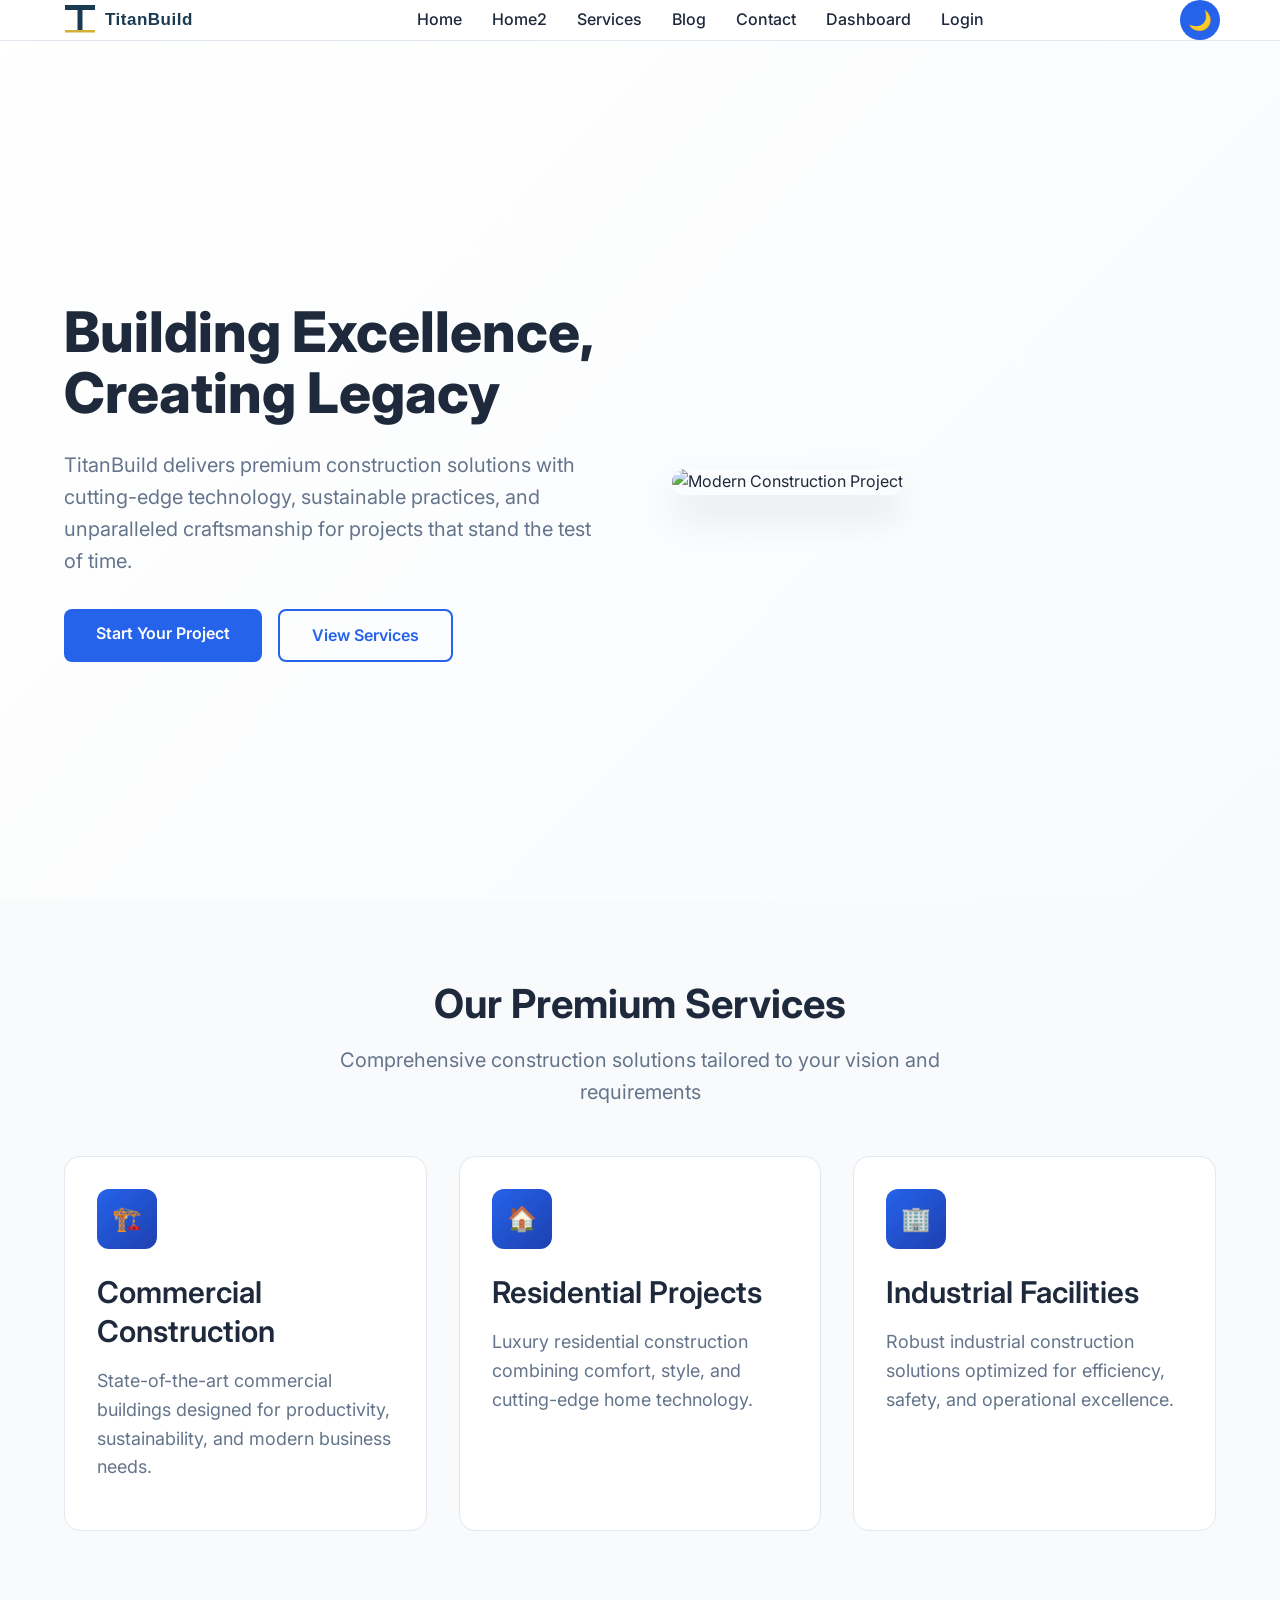
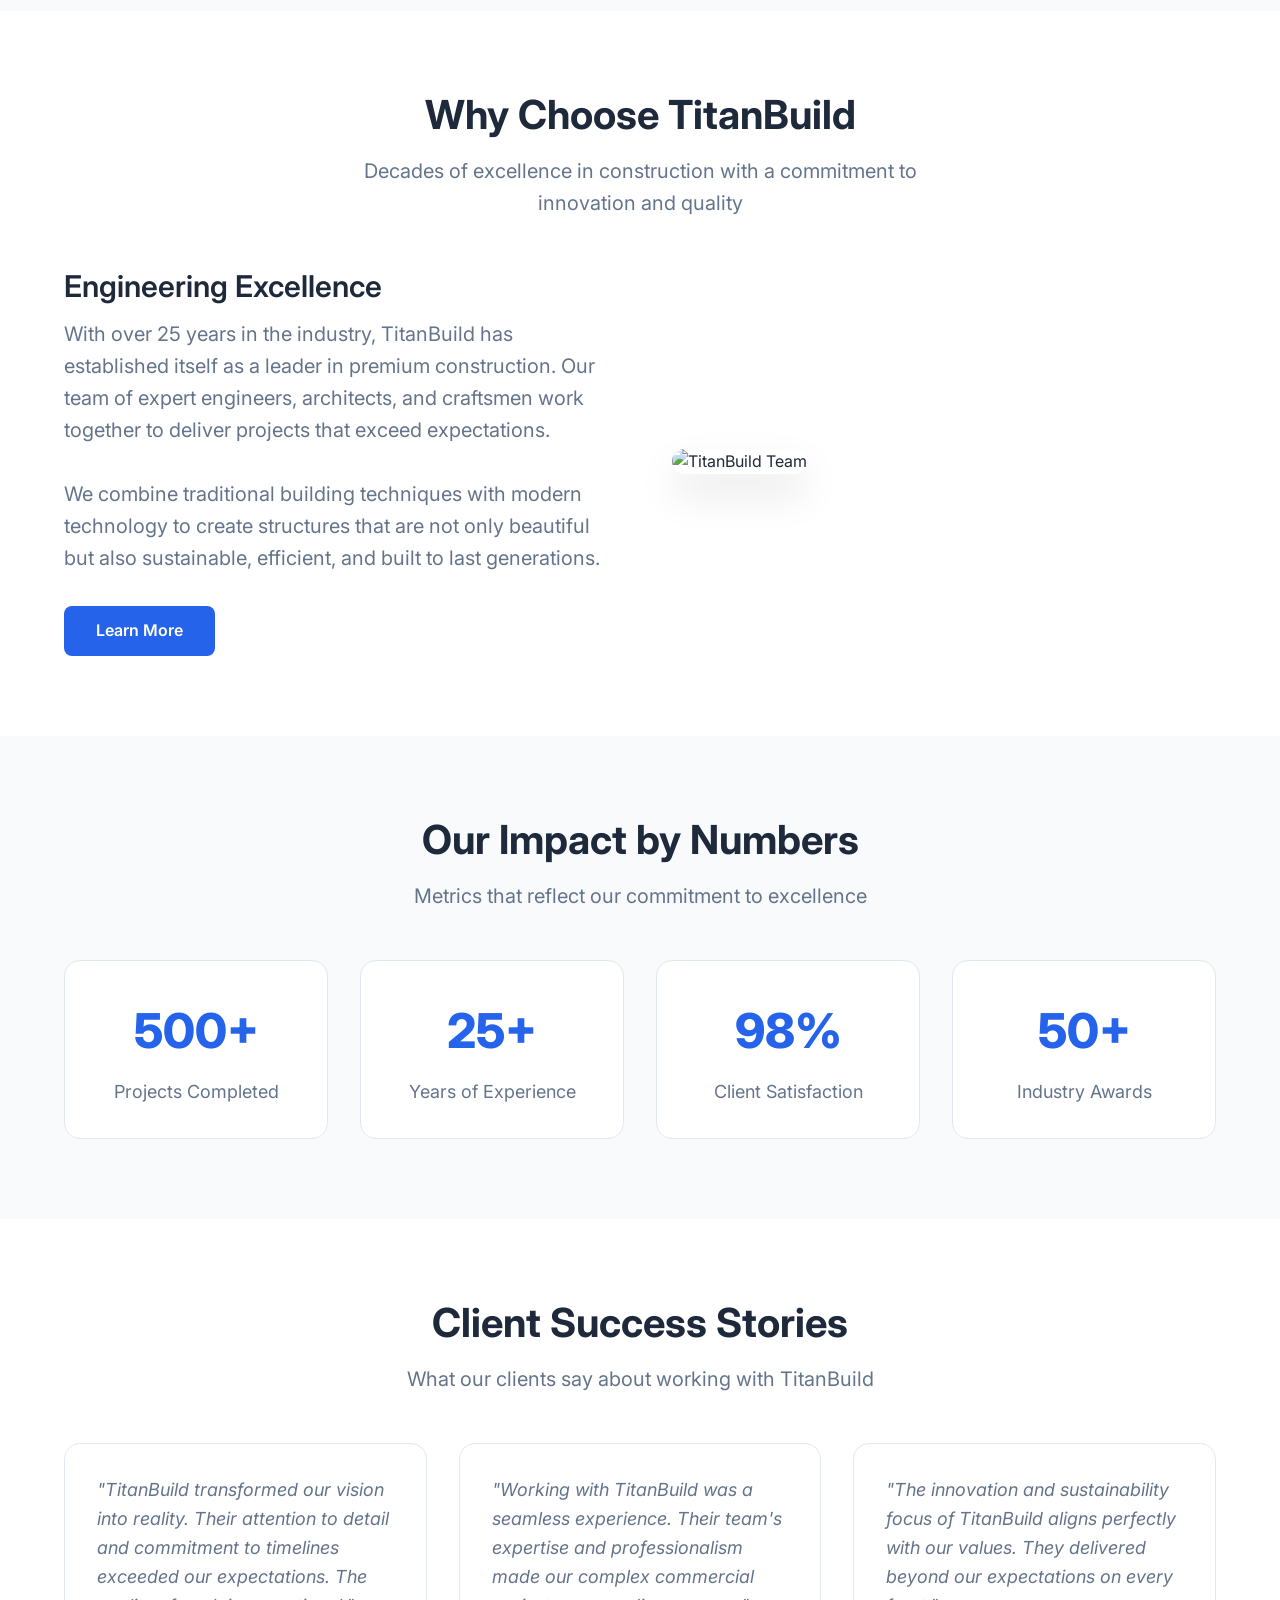
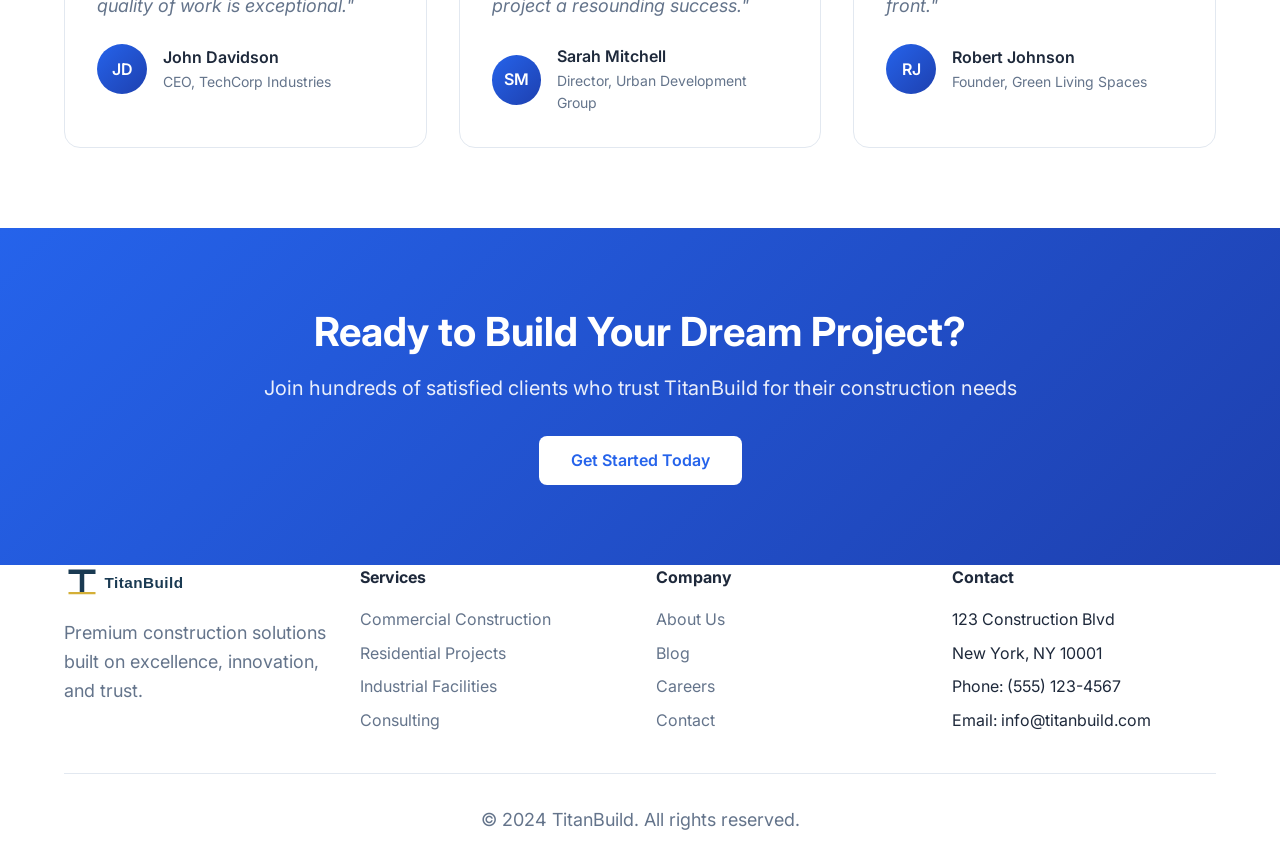
==== index.html @ b82d95dc "first commit" ====
<!DOCTYPE html>
<html lang="en">
<head>
    <meta charset="UTF-8">
    <meta name="viewport" content="width=device-width, initial-scale=1.0">
    <title>TitanBuild - Premium Construction Solutions</title>
    <meta name="description" content="TitanBuild - Leading construction company providing premium building solutions, commercial projects, and architectural excellence.">
    <link rel="stylesheet" href="assets/css/main.css">
    <link rel="preconnect" href="https://fonts.googleapis.com">
    <link rel="preconnect" href="https://fonts.gstatic.com" crossorigin>
    <link href="https://fonts.googleapis.com/css2?family=Inter:wght@400;500;600;700;800&display=swap" rel="stylesheet">
    <link rel="icon" type="image/svg+xml" href="assets/images/favicon.svg">
</head>
<body>
    <!-- NAVBAR -->
    <nav class="navbar">
        <div class="nav-container">
            <a href="index.html" class="logo">
                <img src="assets/images/logo.svg" alt="TitanBuild Logo">
            </a>
            <ul class="nav-links">
                <li><a href="index.html">Home</a></li>
                <li><a href="home2.html">Home2</a></li>
                <li><a href="services.html">Services</a></li>
                <li><a href="blog.html">Blog</a></li>
                <li><a href="contact.html">Contact</a></li>
                <li><a href="dashboard.html">Dashboard</a></li>
                <li><a href="login.html">Login</a></li>
                <li class="mobile-theme-toggle">
                    <button class="theme-toggle">🌙 Dark Mode</button>
                </li>
            </ul>
            <div class="nav-actions">
                <button class="theme-toggle">🌙</button>
            </div>
            <div class="hamburger">
                <span></span>
                <span></span>
                <span></span>
            </div>
        </div>
    </nav>

    <!-- MOBILE MENU -->
    <div class="mobile-menu">
        <button class="mobile-menu-close">✕</button>
        <ul class="mobile-nav-links">
            <li><a href="index.html">Home</a></li>
            <li><a href="home2.html">Home2</a></li>
            <li><a href="services.html">Services</a></li>
            <li><a href="blog.html">Blog</a></li>
            <li><a href="contact.html">Contact</a></li>
            <li><a href="dashboard.html">Dashboard</a></li>
            <li><a href="login.html">Login</a></li>
        </ul>
    </div>

    <!-- HERO SECTION -->
    <section class="hero">
        <div class="container">
            <div class="hero-content">
                <div class="hero-text">
                    <h1>Building Excellence, Creating Legacy</h1>
                    <p>TitanBuild delivers premium construction solutions with cutting-edge technology, sustainable practices, and unparalleled craftsmanship for projects that stand the test of time.</p>
                    <div class="hero-buttons">
                        <a href="contact.html" class="btn btn-primary">Start Your Project</a>
                        <a href="services.html" class="btn btn-secondary">View Services</a>
                    </div>
                </div>
                <div class="hero-image">
                    <img src="assets/images/hero-construction.jpg" alt="Modern Construction Project">
                </div>
            </div>
        </div>
    </section>

    <!-- SERVICES SECTION -->
    <section class="section section-alt">
        <div class="container">
            <div class="section-header">
                <h2>Our Premium Services</h2>
                <p>Comprehensive construction solutions tailored to your vision and requirements</p>
            </div>
            <div class="card-grid">
                <div class="card">
                    <div class="card-icon">🏗️</div>
                    <h3>Commercial Construction</h3>
                    <p>State-of-the-art commercial buildings designed for productivity, sustainability, and modern business needs.</p>
                </div>
                <div class="card">
                    <div class="card-icon">🏠</div>
                    <h3>Residential Projects</h3>
                    <p>Luxury residential construction combining comfort, style, and cutting-edge home technology.</p>
                </div>
                <div class="card">
                    <div class="card-icon">🏢</div>
                    <h3>Industrial Facilities</h3>
                    <p>Robust industrial construction solutions optimized for efficiency, safety, and operational excellence.</p>
                </div>
            </div>
        </div>
    </section>

    <!-- ABOUT SECTION -->
    <section class="section">
        <div class="container">
            <div class="section-header">
                <h2>Why Choose TitanBuild</h2>
                <p>Decades of excellence in construction with a commitment to innovation and quality</p>
            </div>
            <div class="hero-content">
                <div class="hero-text">
                    <h3>Engineering Excellence</h3>
                    <p>With over 25 years in the industry, TitanBuild has established itself as a leader in premium construction. Our team of expert engineers, architects, and craftsmen work together to deliver projects that exceed expectations.</p>
                    <p>We combine traditional building techniques with modern technology to create structures that are not only beautiful but also sustainable, efficient, and built to last generations.</p>
                    <div class="hero-buttons">
                        <a href="contact.html" class="btn btn-primary">Learn More</a>
                    </div>
                </div>
                <div class="hero-image">
                    <img src="assets/images/about-team.jpg" alt="TitanBuild Team">
                </div>
            </div>
        </div>
    </section>

    <!-- STATS SECTION -->
    <section class="section section-alt">
        <div class="container">
            <div class="section-header">
                <h2>Our Impact by Numbers</h2>
                <p>Metrics that reflect our commitment to excellence</p>
            </div>
            <div class="stats-grid">
                <div class="stat-card">
                    <div class="stat-number">500+</div>
                    <div class="stat-label">Projects Completed</div>
                </div>
                <div class="stat-card">
                    <div class="stat-number">25+</div>
                    <div class="stat-label">Years of Experience</div>
                </div>
                <div class="stat-card">
                    <div class="stat-number">98%</div>
                    <div class="stat-label">Client Satisfaction</div>
                </div>
                <div class="stat-card">
                    <div class="stat-number">50+</div>
                    <div class="stat-label">Industry Awards</div>
                </div>
            </div>
        </div>
    </section>

    <!-- TESTIMONIALS SECTION -->
    <section class="section">
        <div class="container">
            <div class="section-header">
                <h2>Client Success Stories</h2>
                <p>What our clients say about working with TitanBuild</p>
            </div>
            <div class="card-grid">
                <div class="testimonial-card">
                    <div class="testimonial-text">
                        "TitanBuild transformed our vision into reality. Their attention to detail and commitment to timelines exceeded our expectations. The quality of work is exceptional."
                    </div>
                    <div class="testimonial-author">
                        <div class="testimonial-avatar">JD</div>
                        <div>
                            <div class="testimonial-name">John Davidson</div>
                            <div class="testimonial-role">CEO, TechCorp Industries</div>
                        </div>
                    </div>
                </div>
                <div class="testimonial-card">
                    <div class="testimonial-text">
                        "Working with TitanBuild was a seamless experience. Their team's expertise and professionalism made our complex commercial project a resounding success."
                    </div>
                    <div class="testimonial-author">
                        <div class="testimonial-avatar">SM</div>
                        <div>
                            <div class="testimonial-name">Sarah Mitchell</div>
                            <div class="testimonial-role">Director, Urban Development Group</div>
                        </div>
                    </div>
                </div>
                <div class="testimonial-card">
                    <div class="testimonial-text">
                        "The innovation and sustainability focus of TitanBuild aligns perfectly with our values. They delivered beyond our expectations on every front."
                    </div>
                    <div class="testimonial-author">
                        <div class="testimonial-avatar">RJ</div>
                        <div>
                            <div class="testimonial-name">Robert Johnson</div>
                            <div class="testimonial-role">Founder, Green Living Spaces</div>
                        </div>
                    </div>
                </div>
            </div>
        </div>
    </section>

    <!-- CTA SECTION -->
    <section class="cta">
        <div class="container">
            <h2>Ready to Build Your Dream Project?</h2>
            <p>Join hundreds of satisfied clients who trust TitanBuild for their construction needs</p>
            <a href="contact.html" class="btn btn-accent">Get Started Today</a>
        </div>
    </section>

    <!-- FOOTER -->
    <footer class="footer">
        <div class="container">
            <div class="footer-content">
      <div class="footer-section">
    <div class="footer-brand">
        <a href="index.html">
            <img src="assets/images/logo.svg" alt="TitanBuild Logo">
        </a>
    </div>

    <p class="footer-description">
        Premium construction solutions built on excellence, innovation, and trust.
    </p>
</div>   <div class="footer-section">
                    <h4>Services</h4>
                    <ul>
                        <li><a href="services.html">Commercial Construction</a></li>
                        <li><a href="services.html"> Residential Projects</a></li>
                        <li><a href="services.html">Industrial Facilities</a></li>
                        <li><a href="services.html">Consulting</a></li>
                    </ul>
                </div>
                <div class="footer-section">
                    <h4>Company</h4>
                    <ul>
                        <li><a href="about.html">About Us</a></li>
                        <li><a href="blog.html">Blog</a></li>
                        <li><a href="careers.html">Careers</a></li>
                        <li><a href="contact.html">Contact</a></li>
                    </ul>
                </div>
                <div class="footer-section">
                    <h4>Contact</h4>
                    <ul>
                        <li>123 Construction Blvd</li>
                        <li>New York, NY 10001</li>
                        <li>Phone: (555) 123-4567</li>
                        <li>Email: info@titanbuild.com</li>
                    </ul>
                </div>
            </div>
            <div class="footer-bottom">
                <p>&copy; 2024 TitanBuild. All rights reserved.</p>
            </div>
        </div>
    </footer>

    <script src="assets/js/script.js"></script>
</body>
</html>
---- assets/css/main.css ----
/* TITANBUILD - PREMIUM CONSTRUCTION WEBSITE */

/* CSS VARIABLES */
:root {
  /* BRAND COLORS */
  --primary: #2563eb;
  --secondary: #1e40af;
  --accent: #f59e0b;

  /* LIGHT THEME */
  --bg-color: #ffffff;
  --section-bg: #f8fafc;
  --card-bg: #ffffff;
  --text-color: #1e293b;
  --text-secondary: #64748b;
  --nav-bg: #ffffff;
  --border-color: #e2e8f0;
  --shadow: rgba(0, 0, 0, 0.1);
}

[data-theme="dark"] {
  /* DARK THEME */
  --bg-color: #0f172a;
  --section-bg: #1e293b;
  --card-bg: #1e293b;
  --text-color: #f1f5f9;
  --text-secondary: #94a3b8;
  --nav-bg: #0f172a;
  --border-color: #334155;
  --shadow: rgba(0, 0, 0, 0.3);
}

/* RESET & BASE */
* {
  margin: 0;
  padding: 0;
  box-sizing: border-box;
}

body {
  font-family: 'Inter', -apple-system, BlinkMacSystemFont, 'Segoe UI', sans-serif;
  background-color: var(--bg-color);
  color: var(--text-color);
  line-height: 1.6;
  transition: background-color 0.3s ease, color 0.3s ease;
}

/* TYPOGRAPHY */
h1 {
  font-size: 3.5rem;
  font-weight: 800;
  line-height: 1.1;
  margin-bottom: 1.5rem;
  color: var(--text-color);
}

h2 {
  font-size: 2.5rem;
  font-weight: 700;
  line-height: 1.2;
  margin-bottom: 1rem;
  color: var(--text-color);
}

h3 {
  font-size: 1.875rem;
  font-weight: 600;
  line-height: 1.3;
  margin-bottom: 0.75rem;
  color: var(--text-color);
}

p {
  font-size: 1.125rem;
  color: var(--text-secondary);
  margin-bottom: 1rem;
}

/* CONTAINER */
.container {
  max-width: 1200px;
  margin: 0 auto;
  padding: 0 1.5rem;
}

/* NAVBAR */
.navbar {
  background-color: var(--nav-bg);
  border-bottom: 1px solid var(--border-color);
  position: fixed;
  top: 0;
  width: 100%;
  z-index: 1000;
  transition: all 0.3s ease;
}

.nav-container {
  display: flex;
  justify-content: space-between;
  align-items: center;
  padding: 0 20px;
  max-width: 1200px;
  margin: auto;
}

.logo {
  font-size: 1.5rem;
  font-weight: 800;
  color: var(--primary);
  text-decoration: none;
  display: flex;
  align-items: center;
}

.logo img {
  height: 40px;
  display: block;
}

.nav-links {
  display: flex;
  gap: 30px;
  list-style: none;
}

.nav-links a {
  color: var(--text-color);
  text-decoration: none;
  font-weight: 500;
  transition: color 0.3s ease;
}

.nav-links a:hover {
  color: var(--primary);
}

/* THEME TOGGLE */
.theme-toggle {
  background: var(--primary);
  border: none;
  border-radius: 50%;
  width: 40px;
  height: 40px;
  cursor: pointer;
  display: flex;
  align-items: center;
  justify-content: center;
  color: white;
  font-size: 1.2rem;
  transition: transform 0.3s ease;
}

.theme-toggle:hover {
  transform: scale(1.1);
}

/* Theme toggle container for desktop */
.nav-actions {
  display: flex;
}

.mobile-theme-toggle {
  display: none;
}

/* HAMBURGER MENU */
.hamburger {
  display: none;
  flex-direction: column;
  cursor: pointer;
  gap: 4px;
}

.hamburger span {
  width: 25px;
  height: 3px;
  background-color: var(--text-color);
  transition: all 0.3s ease;
}

/* BUTTONS */
.btn {
  padding: 0.75rem 2rem;
  border: none;
  border-radius: 8px;
  font-weight: 600;
  cursor: pointer;
  transition: all 0.3s ease;
  text-decoration: none;
  display: inline-block;
  text-align: center;
}

.btn-primary {
  background-color: var(--primary);
  color: white;
}

.btn-primary:hover {
  background-color: var(--secondary);
  transform: translateY(-2px);
  box-shadow: 0 10px 20px var(--shadow);
}

.btn-secondary {
  background-color: transparent;
  color: var(--primary);
  border: 2px solid var(--primary);
}

.btn-secondary:hover {
  background-color: var(--primary);
  color: white;
}

.btn-accent {
  background-color: var(--accent);
  color: white;
}

.btn-accent:hover {
  background-color: #d97706;
  transform: translateY(-2px);
}

/* HERO SECTION */
.hero {
  padding: 8rem 0 4rem;
  background: linear-gradient(135deg, var(--bg-color) 0%, var(--section-bg) 100%);
  min-height: 100vh;
  display: flex;
  align-items: center;
}

.hero-content {
  display: grid;
  grid-template-columns: 1fr 1fr;
  gap: 4rem;
  align-items: center;
}

.hero-text h1 {
  margin-bottom: 1.5rem;
}

.hero-text p {
  font-size: 1.25rem;
  margin-bottom: 2rem;
  color: var(--text-secondary);
}

.hero-buttons {
  display: flex;
  gap: 1rem;
  flex-wrap: wrap;
}

.hero-image {
  position: relative;
}

.hero-image img {
  width: 100%;
  height: auto;
  border-radius: 16px;
  box-shadow: 0 20px 40px var(--shadow);
}

/* SECTIONS */
.section {
  padding: 5rem 0;
  background-color: var(--bg-color);
}

.section-alt {
  background-color: var(--section-bg);
}

.section-header {
  text-align: center;
  margin-bottom: 3rem;
}

.section-header h2 {
  margin-bottom: 1rem;
}

.section-header p {
  font-size: 1.25rem;
  max-width: 600px;
  margin: 0 auto;
}

/* CARDS */
.card-grid {
  display: grid;
  grid-template-columns: repeat(auto-fit, minmax(350px, 1fr));
  gap: 2rem;
  margin-top: 3rem;
}

.card {
  background-color: var(--card-bg);
  border-radius: 16px;
  padding: 2rem;
  border: 1px solid var(--border-color);
  transition: all 0.3s ease;
}

.card:hover {
  transform: translateY(-8px);
  box-shadow: 0 20px 40px var(--shadow);
}

.card-icon {
  width: 60px;
  height: 60px;
  background: linear-gradient(135deg, var(--primary), var(--secondary));
  border-radius: 12px;
  display: flex;
  align-items: center;
  justify-content: center;
  color: white;
  font-size: 1.5rem;
  margin-bottom: 1.5rem;
}

.card h3 {
  margin-bottom: 1rem;
}

.card img {
  width: 100%;
  height: 200px;
  object-fit: cover;
  border-radius: 12px;
  margin-bottom: 1.5rem;
}

/* STATS */
.stats-grid {
  display: grid;
  grid-template-columns: repeat(auto-fit, minmax(200px, 1fr));
  gap: 2rem;
  margin-top: 3rem;
}

.stat-card {
  text-align: center;
  padding: 2rem;
  background-color: var(--card-bg);
  border-radius: 16px;
  border: 1px solid var(--border-color);
}

.stat-number {
  font-size: 3rem;
  font-weight: 800;
  color: var(--primary);
  margin-bottom: 0.5rem;
}

.stat-label {
  color: var(--text-secondary);
  font-size: 1.125rem;
}

/* TESTIMONIALS */
.testimonial-card {
  background-color: var(--card-bg);
  border-radius: 16px;
  padding: 2rem;
  border: 1px solid var(--border-color);
  position: relative;
}

.testimonial-text {
  font-size: 1.125rem;
  font-style: italic;
  margin-bottom: 1.5rem;
  color: var(--text-secondary);
}

.testimonial-author {
  display: flex;
  align-items: center;
  gap: 1rem;
}

.testimonial-avatar {
  width: 50px;
  height: 50px;
  border-radius: 50%;
  background: linear-gradient(135deg, var(--primary), var(--secondary));
  display: flex;
  align-items: center;
  justify-content: center;
  color: white;
  font-weight: 600;
}

.testimonial-name {
  font-weight: 600;
  color: var(--text-color);
}

.testimonial-role {
  color: var(--text-secondary);
  font-size: 0.875rem;
}

/* CTA SECTION */
.cta {
  background: linear-gradient(135deg, var(--primary), var(--secondary));
  color: white;
  text-align: center;
  padding: 5rem 0;
}

.cta h2 {
  color: white;
  margin-bottom: 1rem;
}

.cta p {
  color: rgba(255, 255, 255, 0.9);
  font-size: 1.25rem;
  margin-bottom: 2rem;
}

.cta .btn {
  background-color: white;
  color: var(--primary);
}

.cta .btn:hover {
  background-color: var(--accent);
  color: white;
}

.footer-brand img {
  height: 36px;
  margin-bottom: 10px;
}

/* AUTH PAGES */
.auth-logo {
  display: flex;
  justify-content: center;
  align-items: center;
  margin-bottom: 20px;
}

.auth-logo img {
  height: 50px;
}

.footer-content {
  display: grid;
  grid-template-columns: repeat(auto-fit, minmax(250px, 1fr));
  gap: 2rem;
  margin-bottom: 2rem;
}

.footer-section h4 {
  margin-bottom: 1rem;
  color: var(--text-color);
}

.footer-section ul {
  list-style: none;
}

.footer-section ul li {
  margin-bottom: 0.5rem;
}

.footer-section a {
  color: var(--text-secondary);
  text-decoration: none;
  transition: color 0.3s ease;
}

.footer-section a:hover {
  color: var(--primary);
}

.footer-bottom {
  text-align: center;
  padding-top: 2rem;
  border-top: 1px solid var(--border-color);
  color: var(--text-secondary);
}

/* FORMS */
.form-group {
  margin-bottom: 1.5rem;
}

.form-group label {
  display: block;
  margin-bottom: 0.5rem;
  font-weight: 600;
  color: var(--text-color);
}

.form-group input,
.form-group textarea {
  width: 100%;
  padding: 0.75rem;
  border: 1px solid var(--border-color);
  border-radius: 8px;
  background-color: var(--card-bg);
  color: var(--text-color);
  font-size: 1rem;
  transition: border-color 0.3s ease;
}

.form-group input:focus,
.form-group textarea:focus {
  outline: none;
  border-color: var(--primary);
}

.form-group textarea {
  resize: vertical;
  min-height: 120px;
}

/* CONTACT PAGE */
.contact-grid {
  display: grid;
  grid-template-columns: 1fr 1fr;
  gap: 4rem;
  margin-top: 3rem;
}

.contact-info {
  display: flex;
  flex-direction: column;
  gap: 2rem;
}

.contact-item {
  display: flex;
  align-items: center;
  gap: 1rem;
}

.contact-icon {
  width: 50px;
  height: 50px;
  background: linear-gradient(135deg, var(--primary), var(--secondary));
  border-radius: 12px;
  display: flex;
  align-items: center;
  justify-content: center;
  color: white;
  font-size: 1.2rem;
}

.contact-details h4 {
  margin-bottom: 0.25rem;
  color: var(--text-color);
}

.contact-details p {
  color: var(--text-secondary);
  margin-bottom: 0;
}

.map-container {
  width: 100%;
  height: 400px;
  background-color: var(--section-bg);
  border-radius: 16px;
  border: 1px solid var(--border-color);
  display: flex;
  align-items: center;
  justify-content: center;
  color: var(--text-secondary);
}

/* BLOG */
.blog-grid {
  display: grid;
  grid-template-columns: repeat(auto-fit, minmax(350px, 1fr));
  gap: 2rem;
  margin-top: 3rem;
}

.blog-card {
  background-color: var(--card-bg);
  border-radius: 16px;
  overflow: hidden;
  border: 1px solid var(--border-color);
  transition: all 0.3s ease;
}

.blog-card:hover {
  transform: translateY(-8px);
  box-shadow: 0 20px 40px var(--shadow);
}

.blog-card img {
  width: 100%;
  height: 250px;
  object-fit: cover;
}

.blog-content {
  padding: 2rem;
}

.blog-meta {
  display: flex;
  gap: 1rem;
  margin-bottom: 1rem;
  font-size: 0.875rem;
  color: var(--text-secondary);
}

.blog-content h3 {
  margin-bottom: 1rem;
}

.blog-content p {
  margin-bottom: 1.5rem;
}

/* AUTH PAGES */
.auth-container {
  min-height: 100vh;
  display: flex;
  align-items: center;
  justify-content: center;
  padding: 2rem;
}

.auth-card {
  background-color: var(--card-bg);
  border-radius: 16px;
  padding: 3rem;
  border: 1px solid var(--border-color);
  width: 100%;
  max-width: 400px;
  box-shadow: 0 10px 30px var(--shadow);
}

.auth-header {
  text-align: center;
  margin-bottom: 2rem;
}

.auth-header h2 {
  margin-bottom: 0.5rem;
}

.auth-header p {
  color: var(--text-secondary);
  margin-bottom: 0;
}

.auth-form .btn {
  width: 100%;
  margin-top: 1rem;
}

.auth-divider {
  text-align: center;
  margin: 1.5rem 0;
  color: var(--text-secondary);
}

.auth-links {
  text-align: center;
  margin-top: 1.5rem;
}

.auth-links a {
  color: var(--primary);
  text-decoration: none;
}

.auth-links a:hover {
  text-decoration: underline;
}

/* DASHBOARD */
.dashboard-container {
  display: flex;
  min-height: 100vh;
  padding-top: 4rem;
}

.sidebar {
  width: 250px;
  background-color: var(--nav-bg);
  border-right: 1px solid var(--border-color);
  padding: 2rem 0;
}

.sidebar-nav {
  list-style: none;
}

.sidebar-nav li {
  margin-bottom: 0.5rem;
}

.sidebar-nav a {
  display: block;
  padding: 0.75rem 1.5rem;
  color: var(--text-color);
  text-decoration: none;
  transition: all 0.3s ease;
}

.sidebar-nav a:hover,
.sidebar-nav a.active {
  background-color: var(--section-bg);
  color: var(--primary);
  border-left: 3px solid var(--primary);
}

.main-content {
  flex: 1;
  padding: 2rem;
  background-color: var(--bg-color);
}

.dashboard-header {
  display: flex;
  justify-content: space-between;
  align-items: center;
  margin-bottom: 2rem;
}

.dashboard-stats {
  display: grid;
  grid-template-columns: repeat(auto-fit, minmax(250px, 1fr));
  gap: 1.5rem;
  margin-bottom: 2rem;
}

.stat-card-small {
  background-color: var(--card-bg);
  border-radius: 12px;
  padding: 1.5rem;
  border: 1px solid var(--border-color);
}

.stat-card-small h4 {
  color: var(--text-secondary);
  font-size: 0.875rem;
  margin-bottom: 0.5rem;
  font-weight: 500;
}

.stat-card-small .number {
  font-size: 2rem;
  font-weight: 700;
  color: var(--primary);
}

.dashboard-table {
  background-color: var(--card-bg);
  border-radius: 12px;
  border: 1px solid var(--border-color);
  overflow: hidden;
}

.table {
  width: 100%;
  border-collapse: collapse;
}

.table th,
.table td {
  padding: 1rem;
  text-align: left;
  border-bottom: 1px solid var(--border-color);
}

.table th {
  background-color: var(--section-bg);
  font-weight: 600;
  color: var(--text-color);
}

.table tr:hover {
  background-color: var(--section-bg);
}

/* RESPONSIVE DESIGN */

/* TABLET */
@media (max-width: 768px) {
  .nav-links {
    display: none;
    position: absolute;
    top: 70px;
    left: 0;
    width: 100%;
    background-color: var(--nav-bg);
    flex-direction: column;
    padding: 20px;
    gap: 0;
    border-bottom: 1px solid var(--border-color);
  }
  
  .nav-links.active {
    display: flex;
  }
  
  .nav-links li {
    margin-bottom: 1rem;
  }
  
  .nav-actions {
    display: none;
  }
  
  .mobile-theme-toggle {
    display: block;
  }
  
  .hamburger {
    display: flex;
  }
  
  .hero-content {
    grid-template-columns: 1fr;
    gap: 2rem;
    text-align: center;
  }
  
  .hero-buttons {
    justify-content: center;
  }
  
  .contact-grid {
    grid-template-columns: 1fr;
    gap: 2rem;
  }
  
  .dashboard-container {
    flex-direction: column;
  }
  
  .sidebar {
    width: 100%;
    padding: 1rem 0;
  }
  
  .sidebar-nav {
    display: flex;
    overflow-x: auto;
    padding: 0 1rem;
  }
  
  .sidebar-nav li {
    margin-bottom: 0;
    margin-right: 0.5rem;
  }
  
  .sidebar-nav a {
    white-space: nowrap;
    border-left: none;
    border-bottom: 3px solid transparent;
  }
  
  .sidebar-nav a:hover,
  .sidebar-nav a.active {
    border-left: none;
    border-bottom: 3px solid var(--primary);
  }
}

/* MOBILE */
@media (max-width: 360px) {
  h1 {
    font-size: 2.5rem;
  }
  
  h2 {
    font-size: 2rem;
  }
  
  .container {
    padding: 0 1rem;
  }
  
  .nav-container {
    padding: 1rem;
  }
  
  .hero {
    padding: 6rem 0 2rem;
  }
  
  .section {
    padding: 3rem 0;
  }
  
  .card-grid {
    grid-template-columns: 1fr;
    gap: 1.5rem;
  }
  
  .blog-grid {
    grid-template-columns: 1fr;
  }
  
  .stats-grid {
    grid-template-columns: 1fr;
  }
  
  .hero-buttons {
    flex-direction: column;
    align-items: center;
  }
  
  .btn {
    width: 100%;
    max-width: 250px;
  }
  
  .auth-card {
    padding: 2rem;
  }
  
  .dashboard-stats {
    grid-template-columns: 1fr;
  }
  
  .table {
    font-size: 0.875rem;
  }
  
  .table th,
  .table td {
    padding: 0.5rem;
  }
}

/* MOBILE MENU DRAWER */
@media (max-width: 360px) {
  .mobile-menu {
    position: fixed;
    top: 0;
    right: -100%;
    width: 80%;
    height: 100vh;
    background-color: var(--nav-bg);
    box-shadow: -5px 0 15px var(--shadow);
    transition: right 0.3s ease;
    z-index: 999;
    padding: 2rem;
  }
  
  .mobile-menu.active {
    right: 0;
  }
  
  .mobile-menu-close {
    position: absolute;
    top: 1rem;
    right: 1rem;
    background: none;
    border: none;
    font-size: 1.5rem;
    color: var(--text-color);
    cursor: pointer;
  }
  
  .mobile-nav-links {
    list-style: none;
    margin-top: 3rem;
  }
  
  .mobile-nav-links li {
    margin-bottom: 1.5rem;
  }
  
  .mobile-nav-links a {
    color: var(--text-color);
    text-decoration: none;
    font-size: 1.125rem;
    font-weight: 500;
  }
  
  .mobile-nav-links a:hover {
    color: var(--primary);
  }
}

/* Hide mobile menu drawer on larger screens */
@media (min-width: 361px) {
  .mobile-menu {
    display: none;
  }
}
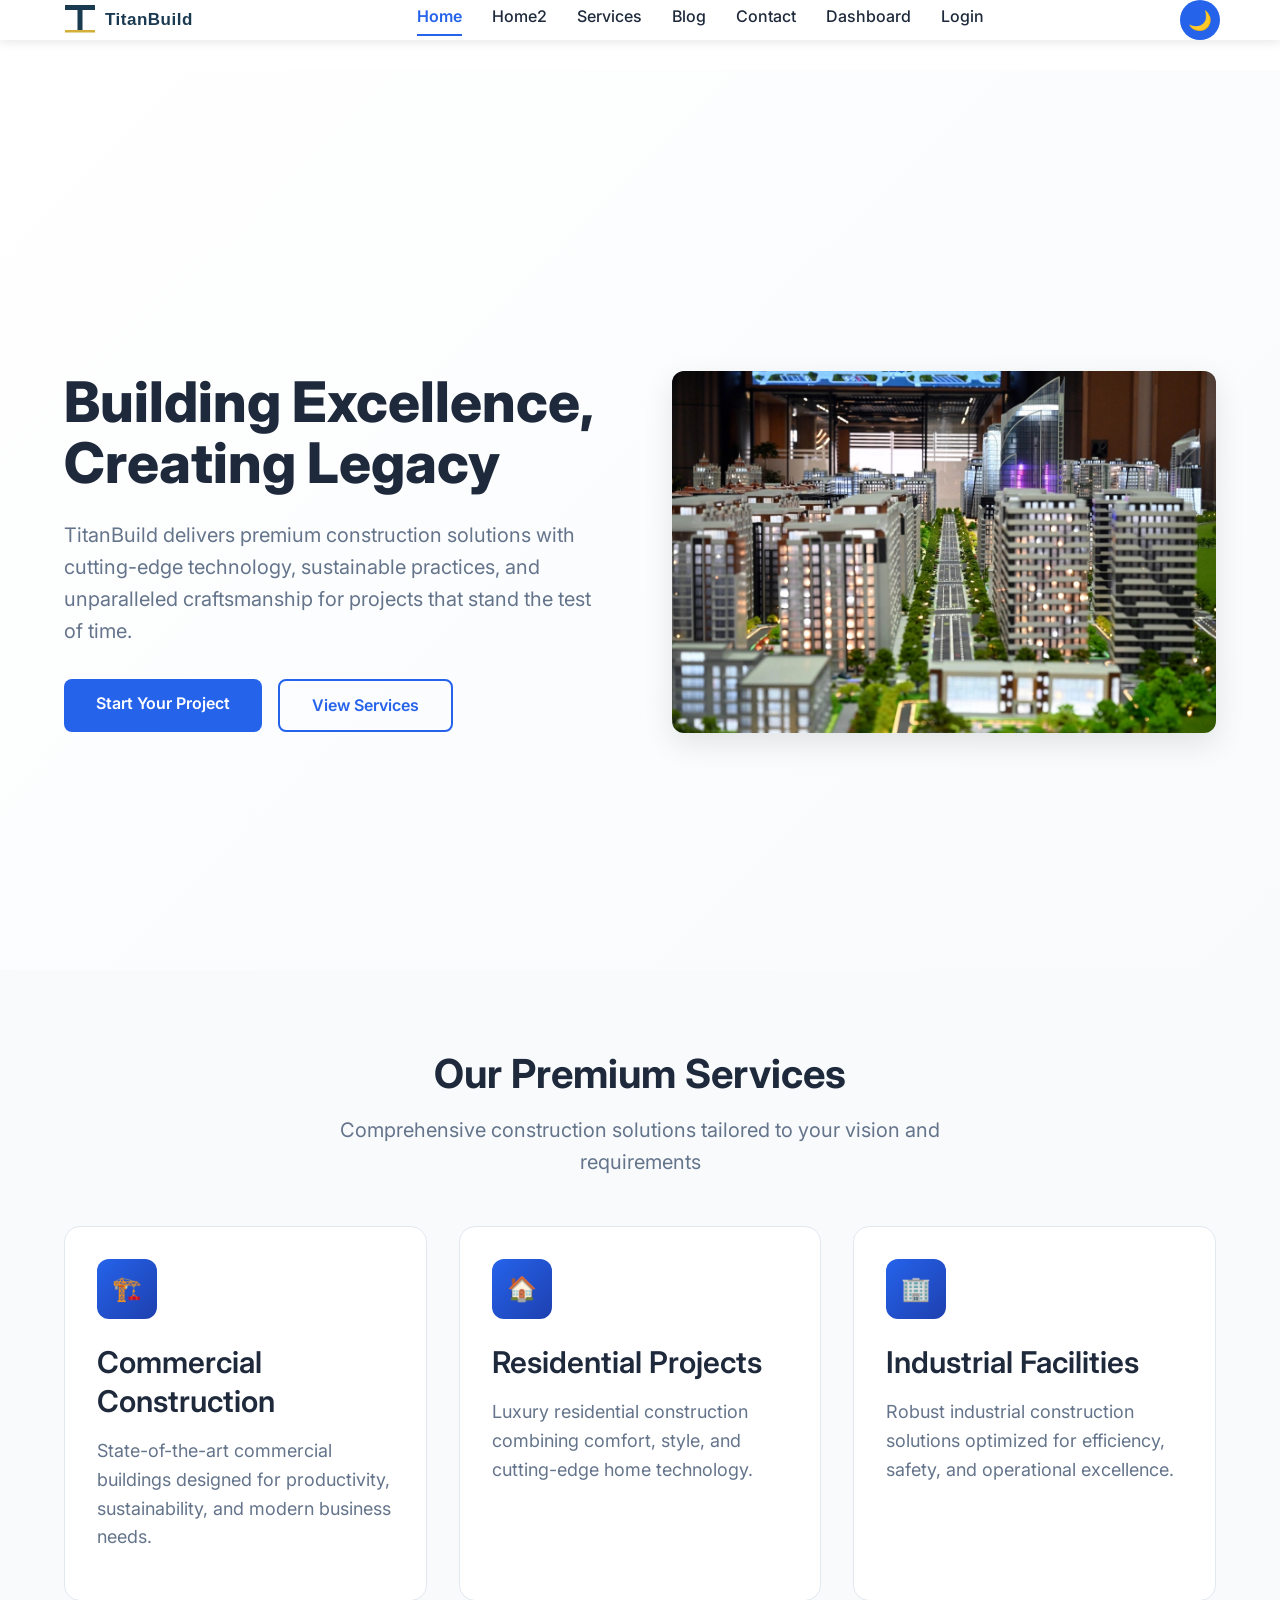
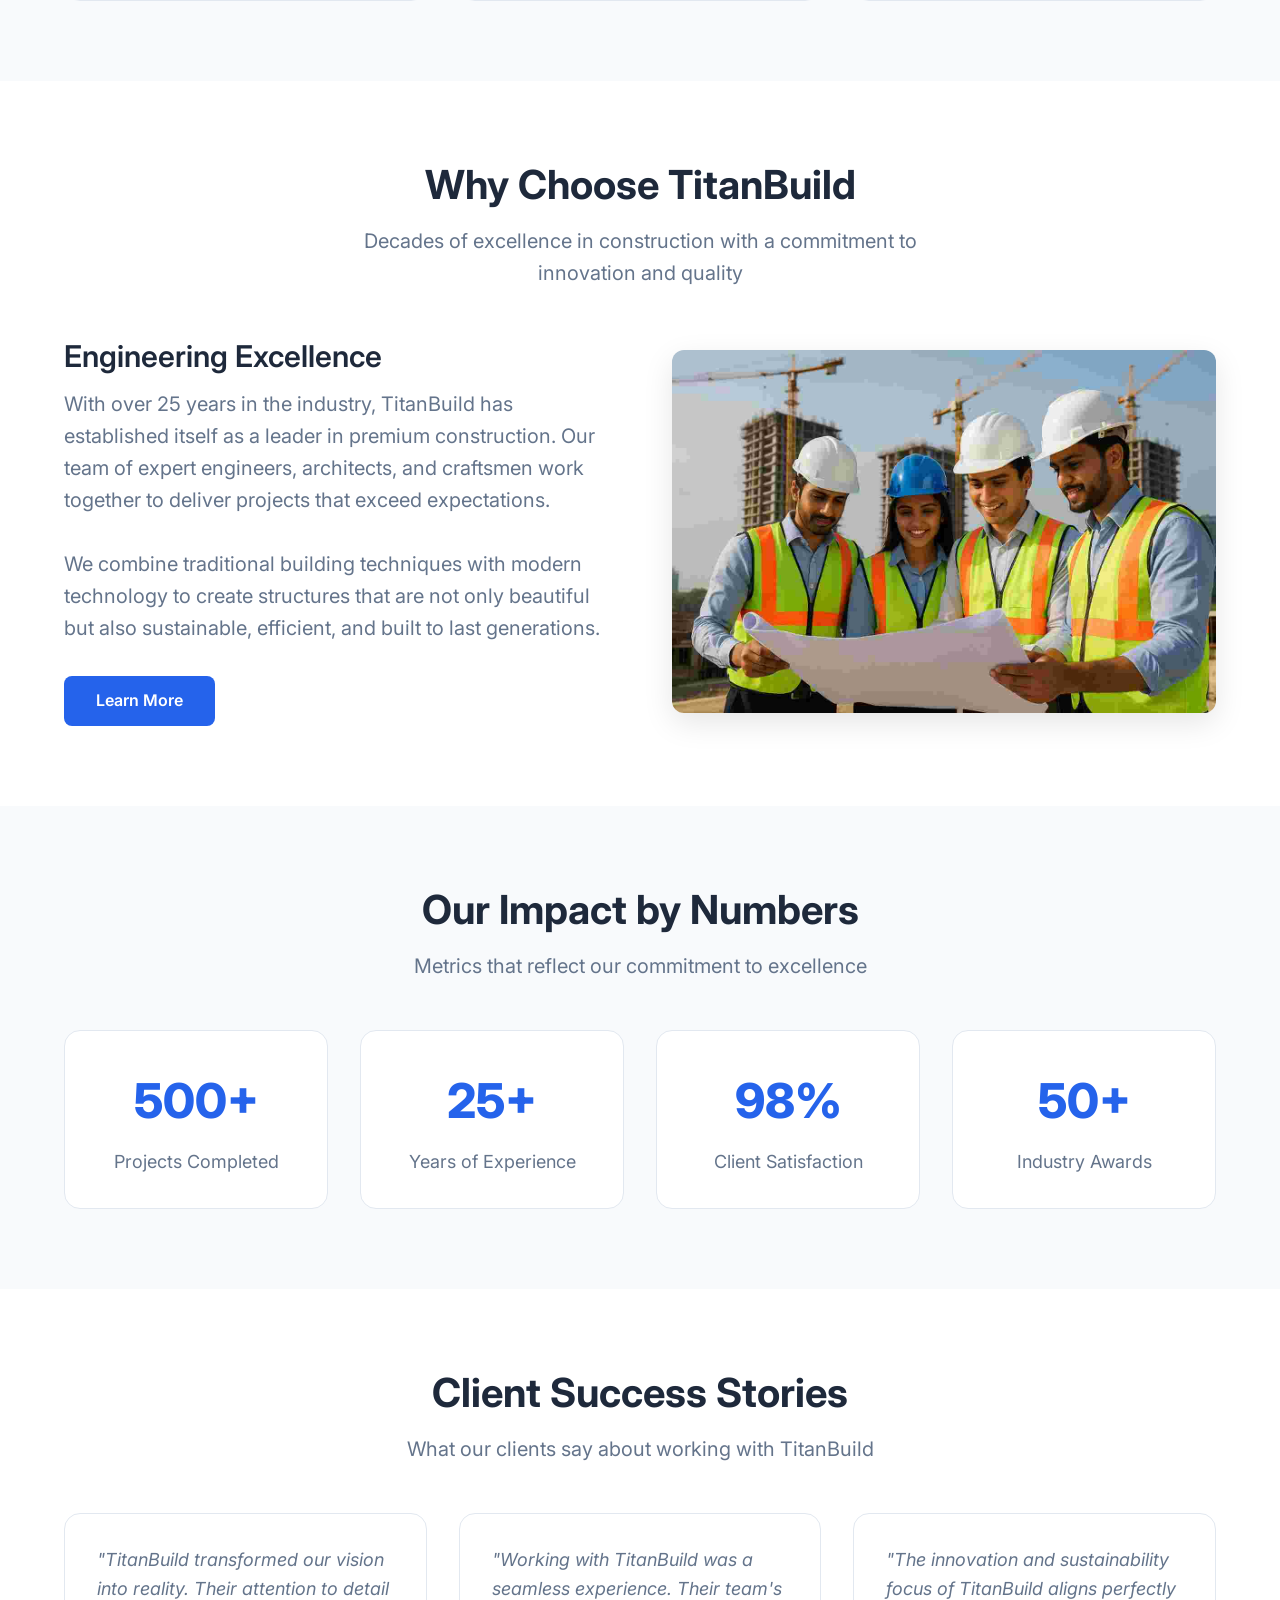
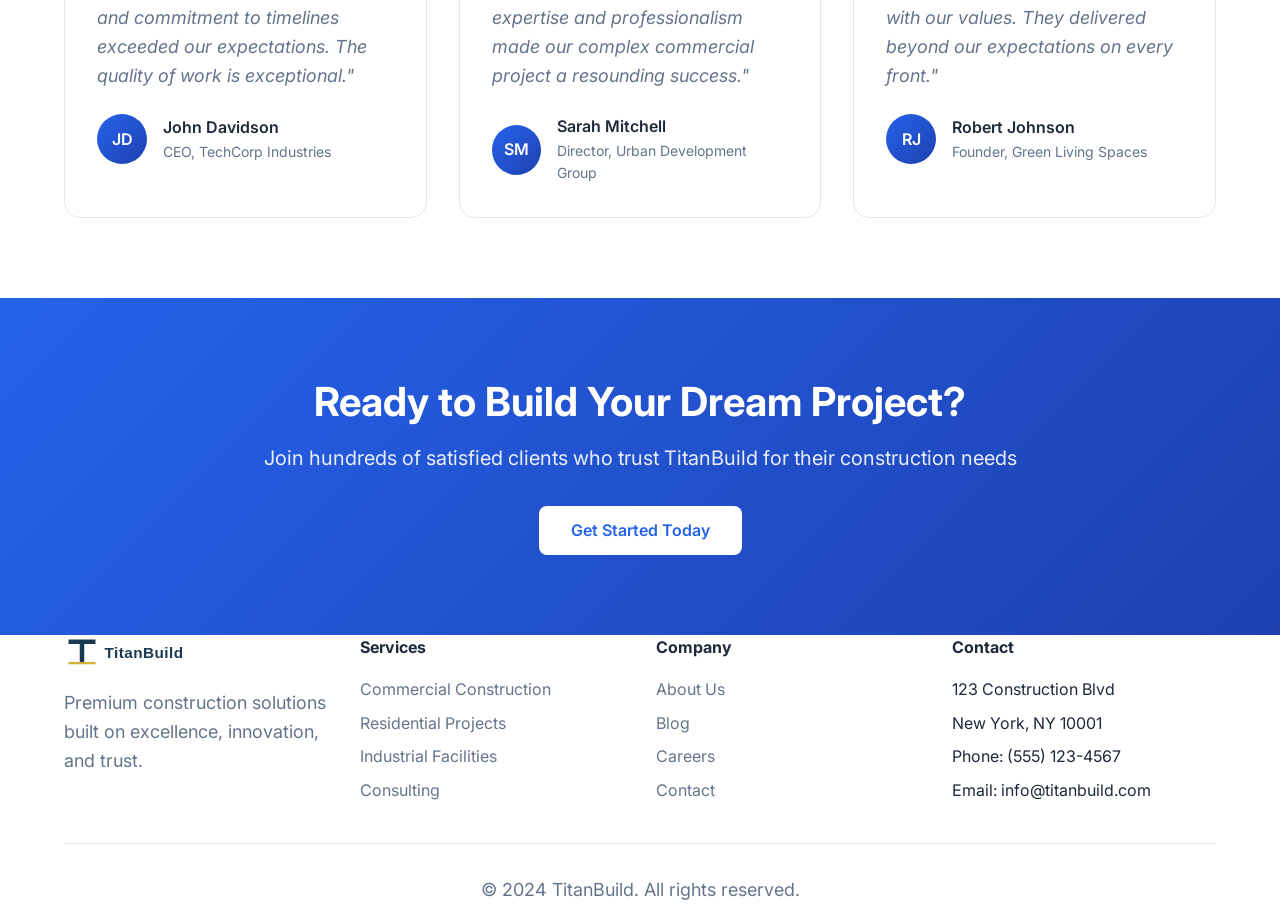
==== commit 0983c8a7: ".." ====
--- a/index.html
+++ b/index.html
@@ -258,5 +258,6 @@
     </footer>
 
     <script src="assets/js/script.js"></script>
+    <button id="scrollTopBtn">↑</button>
 </body>
 </html>
--- a/assets/css/main.css
+++ b/assets/css/main.css
@@ -37,12 +37,22 @@
   box-sizing: border-box;
 }
 
+html, body {
+  overflow-x: hidden;
+}
+
 body {
-  font-family: 'Inter', -apple-system, BlinkMacSystemFont, 'Segoe UI', sans-serif;
+  font-family: 'Inter', sans-serif;
+  line-height: 1.6;
+  color: var(--text-color);
   background-color: var(--bg-color);
-  color: var(--text-color);
-  line-height: 1.6;
-  transition: background-color 0.3s ease, color 0.3s ease;
+  padding-top: 70px;
+}
+
+/* Authentication pages don't have navbar, so remove padding */
+.login-page body,
+.signup-page body {
+  padding-top: 0;
 }
 
 /* TYPOGRAPHY */
@@ -86,12 +96,13 @@
 /* NAVBAR */
 .navbar {
   background-color: var(--nav-bg);
-  border-bottom: 1px solid var(--border-color);
+  box-shadow: 0 2px 10px var(--shadow);
   position: fixed;
   top: 0;
   width: 100%;
   z-index: 1000;
   transition: all 0.3s ease;
+  backdrop-filter: blur(10px);
 }
 
 .nav-container {
@@ -232,15 +243,35 @@
   align-items: center;
 }
 
+.hero-small {
+  min-height: 60vh;
+  padding: 6rem 0 3rem;
+  background: linear-gradient(135deg, var(--bg-color) 0%, var(--section-bg) 100%);
+  display: flex;
+  align-items: center;
+}
+
+.hero-small .hero-image img {
+  max-height: 400px;
+  object-fit: cover;
+}
+
 .hero-content {
   display: grid;
   grid-template-columns: 1fr 1fr;
   gap: 4rem;
   align-items: center;
+  width: 100%;
+}
+
+.hero-text {
+  flex: 1;
+  max-width: 100%;
 }
 
 .hero-text h1 {
   margin-bottom: 1.5rem;
+  word-break: break-word;
 }
 
 .hero-text p {
@@ -261,9 +292,11 @@
 
 .hero-image img {
   width: 100%;
+  max-width: 100%;
   height: auto;
-  border-radius: 16px;
-  box-shadow: 0 20px 40px var(--shadow);
+  display: block;
+  border-radius: 12px;
+  box-shadow: 0 10px 30px var(--shadow);
 }
 
 /* SECTIONS */
@@ -835,6 +868,18 @@
     text-align: center;
   }
   
+  .hero-text h1 {
+    font-size: 2.8rem;
+  }
+  
+  .hero-image {
+    margin-top: 1.5rem;
+  }
+  
+  h1 {
+    font-size: 2.5rem;
+  }
+  
   .hero-buttons {
     justify-content: center;
   }
@@ -1001,3 +1046,50 @@
     display: none;
   }
 }
+
+.map-container{
+    max-width: 900px;   /* controls width */
+    margin: 0 auto;     /* centers the map */
+    border-radius: 12px;
+    overflow: hidden;
+}
+
+.nav-links a.active {
+  color: var(--primary);
+  font-weight: 600;
+}
+
+.nav-links a.active::after {
+  content: "";
+  display: block;
+  height: 2px;
+  background: var(--primary);
+  margin-top: 4px;
+  width: 100%;
+}
+
+/* SCROLL TO TOP BUTTON */
+#scrollTopBtn {
+  position: fixed;
+  bottom: 25px;
+  right: 25px;
+  width: 45px;
+  height: 45px;
+  border: none;
+  border-radius: 50%;
+  background: var(--primary);
+  color: white;
+  font-size: 18px;
+  cursor: pointer;
+  display: none;
+  align-items: center;
+  justify-content: center;
+  box-shadow: 0 8px 20px var(--shadow);
+  transition: all 0.3s ease;
+  z-index: 999;
+}
+
+#scrollTopBtn:hover {
+  background: var(--secondary);
+  transform: translateY(-3px);
+}
